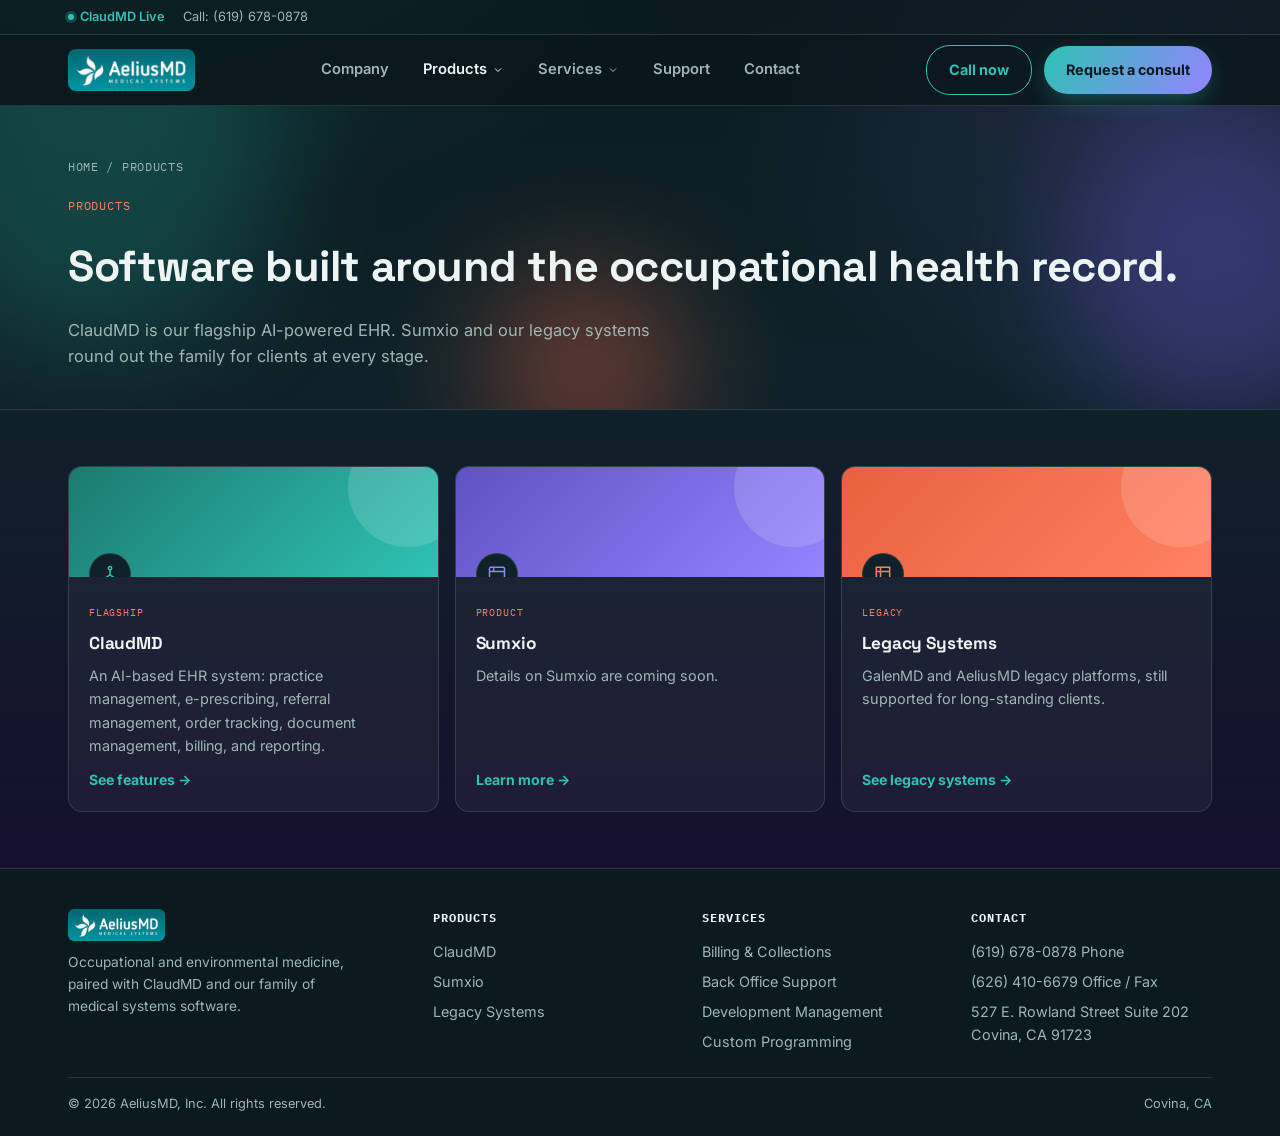
==== products.html @ 211f18f7 "Initial commit of AeliusMD website Co-Authored-By: Claude Sonnet 5 <noreply@anthropic.com>" ====
<!DOCTYPE html>
<html lang="en">
<head>
<meta charset="UTF-8">
<meta name="viewport" content="width=device-width, initial-scale=1.0">
<title>Products — AeliusMD, Inc.</title>
<meta name="description" content="ClaudMD, Sumxio, and legacy medical systems software from AeliusMD, Inc.">
<link rel="preconnect" href="https://fonts.googleapis.com">
<link rel="preconnect" href="https://fonts.gstatic.com" crossorigin>
<link href="https://fonts.googleapis.com/css2?family=Space+Grotesk:wght@500;600;700&family=Inter:wght@400;500;600;700&family=IBM+Plex+Mono:wght@400;500&display=swap" rel="stylesheet">
<link rel="stylesheet" href="styles.css">
</head>
<body>
<div class="topbar">
  <div class="wrap">
    <div class="left">
      <span class="badge-live">ClaudMD Live</span>
      <a href="tel:6196780878">Call: (619) 678-0878</a>
    </div>
  </div>
</div>

<header class="main">
  <nav class="mainnav">
    <a class="logo" href="index.html"><img src="logo.png" alt="AeliusMD — Medical Systems"></a>
    <div class="navlinks">
      <div class="nav-item"><a href="company.html">Company</a></div>
      <div class="nav-item"><button style="color:var(--text);">Products<svg class="chev" viewBox="0 0 24 24" fill="none" stroke="currentColor" stroke-width="2"><path d="M6 9l6 6 6-6"/></svg></button><div class="dropdown">
  <a href="products.html">All products</a>
  <a href="products-claudmd.html">ClaudMD</a>
  <a href="products-sumxio.html">Sumxio</a>
  <div class="sub-group">Legacy systems</div>
  <a href="products-legacy.html#galenmd">GalenMD</a>
  <a href="products-legacy.html#aeliusmd-legacy">AeliusMD</a>
</div></div>
      <div class="nav-item"><button>Services<svg class="chev" viewBox="0 0 24 24" fill="none" stroke="currentColor" stroke-width="2"><path d="M6 9l6 6 6-6"/></svg></button><div class="dropdown">
  <a href="services.html">All services</a>
  <a href="services.html#billing">Billing &amp; Collections</a>
  <a href="services.html#back-office">Back Office Support</a>
  <a href="services.html#dev-management">Development Management Services</a>
  <a href="services.html#custom-programming">Custom Programming</a>
</div></div>
      <div class="nav-item"><a href="support.html">Support</a></div>
      <div class="nav-item"><a href="contact.html">Contact</a></div>
    </div>
    <div class="nav-cta desktop">
      <a class="btn btn-outline" href="tel:6196780878">Call now</a>
      <a class="btn btn-primary" href="contact.html">Request a consult</a>
    </div>
    <button class="menu-toggle" aria-label="Open menu" onclick="document.getElementById('mobilePanel').classList.add('open')">&#9776;</button>
  </nav>
</header>

<div class="mobile-panel" id="mobilePanel">
  <button class="close-btn" aria-label="Close menu" onclick="document.getElementById('mobilePanel').classList.remove('open')">&times;</button>
  <nav>
    <a href="company.html" class="m-group">Company</a>
    <div class="m-group">Products</div>
    <div class="m-sub">
      <a href="products.html">All products</a>
      <a href="products-claudmd.html">ClaudMD</a>
      <a href="products-sumxio.html">Sumxio</a>
      <a href="products-legacy.html">Legacy Systems (GalenMD, AeliusMD)</a>
    </div>
    <div class="m-group">Services</div>
    <div class="m-sub">
      <a href="services.html#billing">Billing &amp; Collections</a>
      <a href="services.html#back-office">Back Office Support</a>
      <a href="services.html#dev-management">Development Management Services</a>
      <a href="services.html#custom-programming">Custom Programming</a>
    </div>
    <a href="support.html" class="m-group">Support</a>
    <a href="contact.html" class="m-group">Contact Us</a>
  </nav>
</div>
<main>

<section class="page-hero">
  <div class="hero-blob b1"></div>
<div class="hero-blob b2"></div>
<div class="hero-blob b3"></div>
  <div class="wrap" style="position:relative;z-index:1;">
    <div class="breadcrumb"><a href="index.html">Home</a> / Products</div>
    <span class="mono" style="color:var(--coral);">Products</span>
    <h1>Software built around the occupational health record.</h1>
    <p>ClaudMD is our flagship AI-powered EHR. Sumxio and our legacy systems round out the family for clients at every stage.</p>
  </div>
</section>

<section class="section">
  <div class="wrap">
    <div class="services-grid">
      <div class="service-card">
        <div class="service-photo"><div class="service-icon"><svg viewBox="0 0 24 24" fill="none" stroke="#2FC2B4" stroke-width="1.8"><circle cx="12" cy="5" r="2"/><circle cx="5" cy="19" r="2"/><circle cx="19" cy="19" r="2"/><path d="M12 7v6M12 13l-6 4M12 13l6 4"/></svg></div></div>
        <div class="service-body">
          <span class="tag">Flagship</span>
          <h3>ClaudMD</h3>
          <p>An AI-based EHR system: practice management, e-prescribing, referral management, order tracking, document management, billing, and reporting.</p>
          <a class="service-link" href="products-claudmd.html">See features &rarr;</a>
        </div>
      </div>
      <div class="service-card">
        <div class="service-photo p2"><div class="service-icon"><svg viewBox="0 0 24 24" fill="none" stroke="#9583FF" stroke-width="1.8"><rect x="3" y="4" width="18" height="16" rx="1.5"/><path d="M3 9h18M8 4v5"/></svg></div></div>
        <div class="service-body">
          <span class="tag">Product</span>
          <h3>Sumxio</h3>
          <p>Details on Sumxio are coming soon.</p>
          <a class="service-link" href="products-sumxio.html">Learn more &rarr;</a>
        </div>
      </div>
      <div class="service-card">
        <div class="service-photo p3"><div class="service-icon"><svg viewBox="0 0 24 24" fill="none" stroke="#FF8163" stroke-width="1.8"><path d="M4 4h16v16H4z"/><path d="M4 9h16M9 4v16"/></svg></div></div>
        <div class="service-body">
          <span class="tag">Legacy</span>
          <h3>Legacy Systems</h3>
          <p>GalenMD and AeliusMD legacy platforms, still supported for long-standing clients.</p>
          <a class="service-link" href="products-legacy.html">See legacy systems &rarr;</a>
        </div>
      </div>
    </div>
  </div>
</section>

</main>
<footer>
  <div class="wrap">
    <div class="foot-grid">
      <div>
        <div class="foot-logo"><img src="logo.png" alt="AeliusMD — Medical Systems"></div>
        <p class="small">Occupational and environmental medicine, paired with ClaudMD and our family of medical systems software.</p>
      </div>
      <div>
        <h5>Products</h5>
        <ul>
          <li><a href="products-claudmd.html">ClaudMD</a></li>
          <li><a href="products-sumxio.html">Sumxio</a></li>
          <li><a href="products-legacy.html">Legacy Systems</a></li>
        </ul>
      </div>
      <div>
        <h5>Services</h5>
        <ul>
          <li><a href="services.html#billing">Billing &amp; Collections</a></li>
          <li><a href="services.html#back-office">Back Office Support</a></li>
          <li><a href="services.html#dev-management">Development Management</a></li>
          <li><a href="services.html#custom-programming">Custom Programming</a></li>
        </ul>
      </div>
      <div>
        <h5>Contact</h5>
        <ul>
          <li>(619) 678-0878 Phone</li>
          <li>(626) 410-6679 Office / Fax</li>
          <li>527 E. Rowland Street Suite 202<br>Covina, CA 91723</li>
        </ul>
      </div>
    </div>
    <div class="foot-bottom">
      <span>&copy; 2026 AeliusMD, Inc. All rights reserved.</span>
      <span>Covina, CA</span>
    </div>
  </div>
</footer>
<script>
  function handleSubmit(e){
    e.preventDefault();
    alert('Form submitted (demo only). Connect this form to Formspree, Netlify Forms, or your own backend to receive messages.');
    return false;
  }
</script>
</body>
</html>
---- styles.css ----
:root{
  --bg0:#0A1A1F;
  --bg1:#0F2229;
  --bg2:#160F2E;
  --panel:rgba(255,255,255,0.045);
  --panel-hover:rgba(255,255,255,0.08);
  --line:rgba(255,255,255,0.12);
  --teal:#2FC2B4;
  --teal-dim:#1C7A70;
  --purple:#9583FF;
  --purple-dim:#5F52C4;
  --coral:#FF8163;
  --coral-dim:#E8613F;
  --text:#EDF4F3;
  --text-soft:#9FB6B5;
}
@keyframes drift{0%{transform:translate(0,0) scale(1);}50%{transform:translate(-16px,12px) scale(1.08);}100%{transform:translate(0,0) scale(1);}}
@keyframes drift2{0%{transform:translate(0,0) scale(1);}50%{transform:translate(18px,-14px) scale(1.1);}100%{transform:translate(0,0) scale(1);}}
@keyframes nodepulse{0%,100%{opacity:0.4;}50%{opacity:1;}}
@keyframes sweep{0%{transform:translateX(-120%);}100%{transform:translateX(220%);}}
@keyframes barpulse{0%,100%{transform:scaleY(1);}50%{transform:scaleY(1.12);}}
@keyframes draw{to{stroke-dashoffset:0;}}

*{margin:0;padding:0;box-sizing:border-box;}
html{scroll-behavior:smooth;}
body{
  font-family:'Inter',sans-serif;
  color:var(--text);
  background:
    radial-gradient(ellipse 900px 500px at 15% -10%, rgba(47,194,180,0.16), transparent 60%),
    radial-gradient(ellipse 800px 600px at 90% 10%, rgba(149,131,255,0.14), transparent 55%),
    linear-gradient(180deg, var(--bg0), var(--bg1) 40%, var(--bg2));
  background-attachment:fixed;
  line-height:1.6;
  -webkit-font-smoothing:antialiased;
}
h1,h2,h3{font-family:'Space Grotesk',sans-serif;font-weight:700;letter-spacing:-0.01em;color:var(--text);}
a{color:inherit;text-decoration:none;}
img,svg{display:block;max-width:100%;}
button{font-family:inherit;cursor:pointer;border:none;background:none;}
:focus-visible{outline:2px solid var(--teal);outline-offset:3px;border-radius:2px;}
.mono{font-family:'IBM Plex Mono',monospace;letter-spacing:0.07em;text-transform:uppercase;font-size:0.72rem;}
.wrap{max-width:1200px;margin:0 auto;padding:0 28px;}
.glass{background:var(--panel);border:1px solid var(--line);backdrop-filter:blur(14px);-webkit-backdrop-filter:blur(14px);}

@media (prefers-reduced-motion: reduce){
  html{scroll-behavior:auto;}
  *{transition:none !important;animation:none !important;}
}

/* placeholder chip */
.placeholder-note{
  display:inline-flex;align-items:center;gap:8px;
  background:rgba(255,129,99,0.1);border:1px solid rgba(255,129,99,0.3);color:var(--coral);
  font-family:'IBM Plex Mono',monospace;font-size:0.72rem;letter-spacing:0.02em;
  padding:8px 14px;border-radius:20px;margin-bottom:20px;
}
.placeholder-note::before{content:"✎";font-family:'Inter',sans-serif;}

/* ---------- Top bar ---------- */
.topbar{background:rgba(10,26,31,0.7);border-bottom:1px solid var(--line);color:var(--text-soft);}
.topbar .wrap{display:flex;justify-content:space-between;align-items:center;padding:7px 28px;font-size:0.8rem;gap:16px;flex-wrap:wrap;}
.topbar .left{display:flex;align-items:center;gap:18px;}
.badge-live{display:inline-flex;align-items:center;gap:6px;font-weight:600;color:var(--teal);}
.badge-live::before{content:"";width:6px;height:6px;border-radius:50%;background:var(--teal);box-shadow:0 0 0 3px rgba(47,194,180,0.25);animation:nodepulse 2s ease-in-out infinite;}
.topbar a:hover{color:var(--text);}

/* ---------- Nav ---------- */
header.main{position:sticky;top:0;z-index:50;background:rgba(10,22,27,0.78);border-bottom:1px solid var(--line);backdrop-filter:blur(16px);-webkit-backdrop-filter:blur(16px);}
nav.mainnav{display:flex;align-items:center;justify-content:space-between;padding:10px 28px;max-width:1200px;margin:0 auto;}
.logo{display:flex;align-items:center;gap:10px;}
.logo img{height:42px;width:auto;border-radius:8px;}
.navlinks{display:flex;gap:6px;font-size:0.92rem;font-weight:600;color:var(--text-soft);align-items:center;}
.nav-item{position:relative;}
.nav-item>a,.nav-item>button{display:flex;align-items:center;gap:5px;padding:10px 14px;color:inherit;font:inherit;}
.nav-item>a{position:relative;}
.nav-item>a::after{content:"";position:absolute;left:14px;bottom:5px;width:0;height:2px;background:var(--coral);transition:width .2s ease;}
.nav-item>a:hover::after{width:calc(100% - 28px);}
.nav-item>a:hover,.nav-item>button:hover{color:var(--text);}
.nav-item svg.chev{width:12px;height:12px;}
.dropdown{
  position:absolute;top:100%;left:0;min-width:230px;padding:8px;border-radius:12px;
  background:#0F2530;border:1px solid var(--line);box-shadow:0 20px 40px -12px rgba(0,0,0,0.55);
  opacity:0;visibility:hidden;transform:translateY(6px);transition:opacity .18s ease, transform .18s ease, visibility .18s;
}
.nav-item:hover .dropdown,.nav-item:focus-within .dropdown{opacity:1;visibility:visible;transform:translateY(0);}
.dropdown a{display:block;padding:10px 12px;font-size:0.9rem;border-radius:8px;color:var(--text-soft);}
.dropdown a:hover{background:rgba(47,194,180,0.12);color:var(--teal);}
.dropdown .sub-group{font-family:'IBM Plex Mono',monospace;font-size:0.62rem;letter-spacing:0.08em;text-transform:uppercase;color:var(--text-soft);padding:10px 12px 4px;opacity:0.7;}

.nav-cta{display:flex;align-items:center;gap:12px;}
.btn{display:inline-flex;align-items:center;gap:8px;padding:12px 22px;border-radius:24px;font-weight:700;font-size:0.9rem;transition:transform .18s cubic-bezier(.34,1.56,.64,1), box-shadow .18s ease;}
.btn-primary{background:linear-gradient(120deg, var(--teal), var(--purple));color:#0A1A1F;box-shadow:0 8px 24px -6px rgba(47,194,180,0.45);}
.btn-primary:hover{transform:translateY(-2px) scale(1.03);box-shadow:0 14px 30px -8px rgba(149,131,255,0.55);}
.btn-outline{border:1.5px solid var(--teal);color:var(--teal);}
.btn-outline:hover{background:rgba(47,194,180,0.12);transform:translateY(-2px) scale(1.03);}
.menu-toggle{display:none;font-size:1.6rem;color:var(--text);background:none;border:none;}

@media (max-width:960px){
  .navlinks,.nav-cta.desktop{display:none;}
  .menu-toggle{display:block;}
}

/* mobile panel */
.mobile-panel{position:fixed;inset:0;background:var(--bg0);color:var(--text);z-index:100;display:none;flex-direction:column;padding:28px;overflow-y:auto;}
.mobile-panel.open{display:flex;}
.mobile-panel .close-btn{align-self:flex-end;background:none;border:none;color:var(--text);font-size:1.6rem;}
.mobile-panel nav{margin-top:28px;display:flex;flex-direction:column;gap:4px;}
.mobile-panel .m-group{font-family:'Space Grotesk',sans-serif;font-size:1.2rem;padding:10px 0;font-weight:700;}
.mobile-panel .m-sub{padding-left:14px;display:flex;flex-direction:column;gap:2px;margin-bottom:6px;}
.mobile-panel .m-sub a{font-size:0.95rem;color:var(--text-soft);padding:6px 0;}

/* ---------- Hero ---------- */
.hero{padding:44px 0 0;position:relative;overflow:hidden;}
.hero-blob{position:absolute;border-radius:50%;filter:blur(60px);opacity:0.4;z-index:0;pointer-events:none;}
.hero-blob.b1{width:380px;height:380px;top:-140px;left:-100px;background:var(--teal-dim);animation:drift 14s ease-in-out infinite;}
.hero-blob.b2{width:320px;height:320px;top:0;right:-100px;background:var(--purple-dim);animation:drift2 16s ease-in-out infinite;}
.hero-blob.b3{width:200px;height:200px;bottom:-60px;left:38%;background:var(--coral-dim);animation:drift 12s ease-in-out infinite reverse;}
.hero .wrap{display:grid;grid-template-columns:1.05fr 0.95fr;gap:34px;align-items:center;padding-bottom:28px;position:relative;z-index:1;}
.eyebrow{display:inline-flex;align-items:center;color:var(--coral);font-weight:700;margin-bottom:14px;background:rgba(255,129,99,0.12);border:1px solid rgba(255,129,99,0.25);padding:5px 13px 5px 5px;border-radius:20px;font-size:0.76rem;}
.hero-tag{display:inline-flex;align-items:center;justify-content:center;width:28px;height:28px;border-radius:7px;background:linear-gradient(135deg, var(--teal), var(--purple));color:#0A1A1F;font-weight:800;font-size:0.68rem;margin-right:8px;flex-shrink:0;}
.hero h1{font-size:clamp(2.2rem,4.2vw,3.6rem);line-height:1.05;margin-bottom:16px;letter-spacing:-0.02em;}
.hero h1 .accent{background:linear-gradient(100deg, var(--teal), var(--purple) 60%, var(--coral));-webkit-background-clip:text;background-clip:text;color:transparent;}
.hero p.lede{font-size:1.05rem;color:var(--text-soft);max-width:460px;margin-bottom:24px;}
.hero-actions{display:flex;gap:12px;flex-wrap:wrap;}
.hero-photo{position:relative;border-radius:16px;overflow:hidden;aspect-ratio:4/3;background:linear-gradient(150deg, var(--bg1) 0%, #1A3038 45%, #241A44 85%, #2E1A2E 130%);border:1px solid var(--line);box-shadow:0 24px 60px -16px rgba(47,194,180,0.25);transform:rotate(-1deg);}
.hero-photo::before{content:"";position:absolute;inset:0;background:radial-gradient(circle at 30% 25%, rgba(47,194,180,0.35), transparent 45%),radial-gradient(circle at 78% 72%, rgba(149,131,255,0.3), transparent 50%);}
.hero-photo .scanline{position:absolute;top:0;bottom:0;width:30%;background:linear-gradient(90deg, transparent, rgba(255,255,255,0.12), transparent);animation:sweep 5s ease-in-out infinite;}
.hero-stat-card{position:absolute;top:16px;left:16px;border-radius:12px;padding:14px 18px;box-shadow:0 12px 28px -10px rgba(0,0,0,0.45);}
.hero-stat-card .big{font-family:'Space Grotesk',sans-serif;font-size:1.9rem;font-weight:700;line-height:1;background:linear-gradient(100deg, var(--teal), var(--purple));-webkit-background-clip:text;background-clip:text;color:transparent;}
.hero-stat-card .cap{font-family:'IBM Plex Mono',monospace;font-size:0.62rem;letter-spacing:0.06em;text-transform:uppercase;color:var(--text-soft);margin-top:2px;}
.hero-chip{position:absolute;bottom:14px;left:14px;right:14px;background:rgba(10,20,24,0.75);backdrop-filter:blur(6px);color:var(--text);border-radius:10px;padding:14px 16px;font-weight:600;font-size:0.94rem;border:1px solid var(--line);}
.hero-chip span{display:block;font-size:0.73rem;font-weight:500;color:var(--text-soft);margin-top:3px;}
.hero-illo{width:100%;height:100%;position:relative;z-index:1;}
.hero-illo .bar{transform-origin:bottom;animation:barpulse 3s ease-in-out infinite;}
.hero-illo .pulse-line{stroke-dasharray:400;stroke-dashoffset:400;animation:draw 3s ease forwards;}

@media (max-width:900px){.hero .wrap{grid-template-columns:1fr;}}

/* quick select pills */
.quickrow{display:flex;gap:10px;padding:16px 0 0;border-top:1px solid var(--line);flex-wrap:wrap;position:relative;z-index:1;}
.pill{flex:1;min-width:170px;padding:13px 16px;border-radius:10px;background:var(--panel);color:var(--text-soft);font-weight:700;font-size:0.9rem;border:1px solid var(--line);transition:all .2s cubic-bezier(.34,1.56,.64,1);text-align:left;display:block;}
.pill:hover{border-color:var(--teal);color:var(--text);background:var(--panel-hover);transform:translateY(-2px);}
.pill span{display:block;font-weight:400;font-size:0.75rem;margin-top:3px;opacity:0.8;}
@media (max-width:900px){.quickrow{flex-direction:column;}}

/* ---------- Page hero (subpages) ---------- */
.page-hero{padding:52px 0 40px;border-bottom:1px solid var(--line);position:relative;overflow:hidden;}
.page-hero h1{font-size:clamp(1.9rem,3.6vw,2.7rem);margin-top:14px;}
.page-hero p{color:var(--text-soft);margin-top:16px;max-width:62ch;font-size:1.03rem;}
.breadcrumb{font-family:'IBM Plex Mono',monospace;font-size:0.72rem;color:var(--text-soft);text-transform:uppercase;letter-spacing:0.06em;margin-bottom:16px;}
.breadcrumb a:hover{color:var(--teal);}

/* ---------- Stats ---------- */
.stats{padding:32px 0;}
.stats .wrap{display:grid;grid-template-columns:repeat(3,1fr);gap:16px;}
.stat-card{border-radius:12px;padding:20px 20px;border-top:3px solid var(--teal);transition:transform .2s cubic-bezier(.34,1.56,.64,1), background .2s ease;}
.stat-card:hover{transform:translateY(-4px);background:var(--panel-hover);}
.stat-card:nth-child(2){border-top-color:var(--purple);}
.stat-card:nth-child(3){border-top-color:var(--coral);}
.stat-card .num{font-family:'Space Grotesk',sans-serif;font-size:1.9rem;font-weight:700;color:var(--teal);line-height:1;}
.stat-card:nth-child(2) .num{color:var(--purple);}
.stat-card:nth-child(3) .num{color:var(--coral);}
.stat-card .label{color:var(--text-soft);font-size:0.88rem;margin-top:4px;}
@media (max-width:900px){.stats .wrap{grid-template-columns:1fr;}}

/* ---------- Trust grid ---------- */
.trustgrid{padding:44px 0;position:relative;overflow:hidden;}
.tg-row{display:grid;grid-template-columns:repeat(6,1fr);gap:14px;}
.tg-item{text-align:center;padding:20px 10px;border-radius:12px;background:var(--panel);border:1px solid var(--line);transition:transform .2s cubic-bezier(.34,1.56,.64,1), background .2s ease;}
.tg-item:hover{transform:translateY(-4px);background:var(--panel-hover);}
.tg-icon{width:40px;height:40px;border-radius:50%;margin:0 auto 10px;display:flex;align-items:center;justify-content:center;font-weight:800;font-size:0.78rem;color:#0A1A1F;background:linear-gradient(135deg, var(--teal), var(--purple));}
.tg-item:nth-child(2n) .tg-icon{background:linear-gradient(135deg, var(--purple), var(--coral));}
.tg-item:nth-child(3n) .tg-icon{background:linear-gradient(135deg, var(--coral), var(--teal));}
.tg-label{font-family:'IBM Plex Mono',monospace;font-size:0.68rem;letter-spacing:0.04em;text-transform:uppercase;color:var(--text-soft);line-height:1.4;}
@media (max-width:900px){.tg-row{grid-template-columns:repeat(2,1fr);}}

/* ---------- Section pattern ---------- */
.section{padding:56px 0;}
.section-head{max-width:640px;margin:0 auto 30px;text-align:center;}
.section-head.left{margin:0 0 30px;text-align:left;}
.section-head .mono{color:var(--purple);display:block;margin-bottom:8px;}
.section-head h2{font-size:clamp(1.6rem,2.4vw,2.15rem);margin-bottom:8px;}
.section-head p{color:var(--text-soft);font-size:0.98rem;}

/* ---------- Card grids (services / products) ---------- */
.services-grid{display:grid;grid-template-columns:repeat(3,1fr);gap:16px;}
.services-grid.cols-4{grid-template-columns:repeat(4,1fr);}
.services-grid.cols-2{grid-template-columns:repeat(2,1fr);}
.service-card{border-radius:14px;overflow:hidden;border:1px solid var(--line);background:var(--panel);display:flex;flex-direction:column;transition:transform .22s cubic-bezier(.34,1.56,.64,1), background .22s ease;}
.service-card:hover{transform:translateY(-6px);background:var(--panel-hover);}
.service-photo{height:110px;background:linear-gradient(135deg, var(--teal-dim), var(--teal));position:relative;overflow:hidden;}
.service-photo::after{content:"";position:absolute;width:120px;height:120px;border-radius:50%;background:rgba(255,255,255,0.14);top:-40px;right:-30px;}
.service-photo.p2{background:linear-gradient(135deg, var(--purple-dim), var(--purple));}
.service-photo.p3{background:linear-gradient(135deg, var(--coral-dim), var(--coral));}
.service-photo img{z-index:0;}
.service-icon{position:absolute;bottom:-18px;left:20px;width:42px;height:42px;border-radius:50%;background:var(--bg1);border:1px solid var(--line);display:flex;align-items:center;justify-content:center;transition:transform .25s ease;}
.service-icon svg{width:20px;height:20px;}
.service-card:hover .service-icon{transform:rotate(-8deg) scale(1.08);}
.service-body{padding:28px 20px 20px;flex:1;display:flex;flex-direction:column;}
.service-body .tag{font-family:'IBM Plex Mono',monospace;font-size:0.64rem;letter-spacing:0.08em;text-transform:uppercase;color:var(--coral);margin-bottom:8px;display:block;}
.service-body h3{font-size:1.08rem;margin-bottom:7px;}
.service-body p{color:var(--text-soft);font-size:0.9rem;flex:1;margin-bottom:12px;}
.service-link{font-weight:700;color:var(--teal);font-size:0.88rem;display:inline-flex;gap:6px;align-items:center;}
.service-link:hover{gap:10px;}
@media (max-width:900px){.services-grid,.services-grid.cols-4{grid-template-columns:repeat(2,1fr);}}
@media (max-width:560px){.services-grid,.services-grid.cols-4,.services-grid.cols-2{grid-template-columns:1fr;}}

/* feature rows (ClaudMD feature list etc) */
.feature-list{display:grid;grid-template-columns:repeat(2,1fr);gap:14px;}
.feature-row{display:flex;gap:14px;align-items:flex-start;background:var(--panel);border:1px solid var(--line);padding:20px;border-radius:12px;}
.feature-row .num{font-family:'IBM Plex Mono',monospace;color:var(--teal);font-size:0.85rem;margin-top:2px;}
.feature-row h4{font-size:0.98rem;font-weight:700;margin-bottom:4px;font-family:'Space Grotesk',sans-serif;}
.feature-row p{font-size:0.86rem;color:var(--text-soft);}
@media (max-width:700px){.feature-list{grid-template-columns:1fr;}}

/* link grid */
.linkgrid{display:grid;grid-template-columns:repeat(4,1fr);gap:10px;}
.linkgrid a{border-radius:10px;padding:16px 18px;font-weight:600;font-size:0.92rem;color:var(--text);border:1px solid var(--line);background:var(--panel);transition:background .15s ease, border-color .15s ease, transform .15s ease;}
.linkgrid a:hover{background:var(--panel-hover);border-color:var(--teal);transform:translateY(-2px);}
@media (max-width:900px){.linkgrid{grid-template-columns:1fr 1fr;}}

/* ---------- About / credentials band ---------- */
.about-band{position:relative;overflow:hidden;padding:60px 0;}
.about-grid{display:grid;grid-template-columns:0.9fr 1.1fr;gap:56px;align-items:start;}
.about-band .mono{color:var(--coral);}
.about-band h2{font-size:clamp(1.5rem,2.8vw,2.1rem);margin-top:14px;line-height:1.2;}
.about-copy{background:var(--panel);border:1px solid var(--line);border-radius:14px;padding:28px;}
.about-copy p{font-size:1.0rem;color:var(--text-soft);margin-bottom:16px;line-height:1.65;}
.about-copy p:first-child{font-family:'Space Grotesk',sans-serif;font-size:1.2rem;color:var(--text);font-weight:600;}
.credentials{margin-top:28px;display:grid;grid-template-columns:1fr 1fr;gap:18px;}
.credentials div{border-left:2px solid var(--teal);padding-left:16px;}
.credentials .num{font-family:'Space Grotesk',sans-serif;font-size:1.5rem;color:var(--text);}
.credentials .lbl{font-size:0.78rem;color:var(--text-soft);margin-top:4px;}
@media (max-width:900px){.about-grid{grid-template-columns:1fr;}}

/* ---------- Locations ---------- */
.locations-grid{display:grid;grid-template-columns:repeat(3,1fr);gap:16px;}
.loc-card{background:var(--panel);border:1px solid var(--line);padding:26px 22px;border-radius:14px;}
.loc-card .pin{width:24px;height:24px;color:var(--coral);margin-bottom:14px;}
.loc-card h3{font-size:1.1rem;margin-bottom:6px;}
.loc-card p{color:var(--text-soft);font-size:0.9rem;}
.loc-card .status{margin-top:14px;display:inline-flex;align-items:center;gap:7px;font-family:'IBM Plex Mono',monospace;font-size:0.68rem;color:var(--teal);text-transform:uppercase;letter-spacing:0.06em;}
.loc-card .status::before{content:"";width:6px;height:6px;border-radius:50%;background:var(--teal);}
@media (max-width:900px){.locations-grid{grid-template-columns:1fr;}}

/* ---------- Process ---------- */
.process-grid{display:grid;grid-template-columns:repeat(3,1fr);gap:20px;position:relative;}
.process-step{text-align:center;position:relative;}
.step-num{width:44px;height:44px;border-radius:50%;background:var(--panel);border:2px solid var(--teal);display:flex;align-items:center;justify-content:center;font-weight:700;color:var(--teal);margin:0 auto 12px;font-family:'IBM Plex Mono',monospace;font-size:0.85rem;}
.process-step:nth-child(2) .step-num{border-color:var(--purple);color:var(--purple);}
.process-step:nth-child(3) .step-num{border-color:var(--coral);color:var(--coral);}
.process-step h3{font-size:1rem;margin-bottom:6px;}
.process-step p{color:var(--text-soft);font-size:0.88rem;max-width:250px;margin:0 auto;}
@media (max-width:900px){.process-grid{grid-template-columns:1fr;gap:36px;}}

/* ---------- Mission band (company statement, not attributed as a testimonial) ---------- */
.mission{background:linear-gradient(120deg, rgba(47,194,180,0.12), rgba(149,131,255,0.12) 60%, rgba(255,129,99,0.12));border-top:1px solid var(--line);border-bottom:1px solid var(--line);padding:48px 0;position:relative;overflow:hidden;}
.mission .wrap{max-width:760px;text-align:center;position:relative;z-index:1;}
.mission blockquote{font-family:'Space Grotesk',sans-serif;font-size:1.3rem;font-weight:600;line-height:1.35;margin-bottom:10px;}
.mission cite{font-size:0.88rem;color:var(--text-soft);font-style:normal;}

/* ---------- CTA band ---------- */
.ctaband{background:linear-gradient(110deg, var(--purple-dim), var(--purple) 55%, var(--coral-dim));padding:36px 0;}
.ctaband .wrap{display:flex;justify-content:space-between;align-items:center;flex-wrap:wrap;gap:18px;}
.ctaband h3{font-size:1.45rem;max-width:480px;}
.ctaband .btn-outline{border-color:rgba(255,255,255,0.6);color:#fff;}
.ctaband .btn-outline:hover{background:rgba(255,255,255,0.15);}

/* ---------- Contact ---------- */
.contact-section{padding:60px 0;}
.contact-grid{display:grid;grid-template-columns:1fr 1fr;gap:56px;}
.contact-info h2{font-size:clamp(1.5rem,2.8vw,2rem);margin-top:14px;}
.contact-info p{color:var(--text-soft);margin-top:14px;font-size:1.0rem;max-width:44ch;}
.contact-list{margin-top:26px;}
.contact-list li{display:flex;gap:12px;align-items:flex-start;margin-bottom:16px;font-size:0.95rem;}
.contact-list li svg{width:20px;height:20px;color:var(--teal);flex-shrink:0;margin-top:2px;}
.contact-list strong{display:block;font-weight:700;font-family:'Space Grotesk',sans-serif;}
.contact-list span.sub{color:var(--text-soft);font-size:0.88rem;}
form.contact-form{background:var(--panel);border:1px solid var(--line);border-radius:14px;padding:30px;}
.field{margin-bottom:16px;}
.field label{display:block;font-size:0.82rem;font-weight:700;margin-bottom:7px;color:var(--text);}
.field input,.field textarea,.field select{width:100%;padding:12px 14px;border:1px solid var(--line);border-radius:8px;font-family:inherit;font-size:0.95rem;background:rgba(255,255,255,0.03);color:var(--text);}
.field input::placeholder,.field textarea::placeholder{color:var(--text-soft);}
.field input:focus,.field textarea:focus,.field select:focus{outline:none;border-color:var(--teal);background:rgba(255,255,255,0.06);}
.field textarea{resize:vertical;min-height:100px;}
.field select option{background:#0F2530;color:var(--text);}
.contact-form .btn{width:100%;justify-content:center;border:none;}
.form-note{font-size:0.78rem;color:var(--text-soft);margin-top:12px;text-align:center;}
@media (max-width:900px){.contact-grid{grid-template-columns:1fr;}}

/* ---------- Support ---------- */
.support-grid{display:grid;grid-template-columns:1fr 1fr;gap:16px;}
.support-card{background:var(--panel);border:1px solid var(--line);border-radius:14px;padding:26px;}
.support-card .icon{width:32px;height:32px;color:var(--teal);margin-bottom:16px;}
.support-card h3{font-size:1.05rem;margin-bottom:8px;}
.support-card p{color:var(--text-soft);font-size:0.92rem;margin-bottom:14px;}
@media (max-width:700px){.support-grid{grid-template-columns:1fr;}}

/* ---------- Footer ---------- */
footer{background:var(--bg0);border-top:1px solid var(--line);color:var(--text-soft);padding:40px 0 22px;}
.foot-grid{display:grid;grid-template-columns:1.4fr 1fr 1fr 1fr;gap:28px;padding-bottom:24px;border-bottom:1px solid var(--line);}
footer h5{color:var(--text);font-family:'IBM Plex Mono',monospace;font-size:0.73rem;letter-spacing:0.08em;text-transform:uppercase;margin-bottom:12px;}
footer ul{list-style:none;display:flex;flex-direction:column;gap:7px;font-size:0.9rem;}
footer ul a:hover{color:var(--teal);}
.foot-logo{display:flex;align-items:center;gap:10px;margin-bottom:10px;}
.foot-logo img{height:32px;width:auto;border-radius:6px;}
footer p.small{font-size:0.86rem;max-width:280px;}
.foot-bottom{display:flex;justify-content:space-between;align-items:center;padding-top:16px;font-size:0.8rem;flex-wrap:wrap;gap:10px;}

@media (max-width:900px){.foot-grid{grid-template-columns:1fr 1fr;}}
@media (max-width:560px){.foot-grid{grid-template-columns:1fr;} .section{padding:44px 0;} .hero{padding:36px 0 0;}}
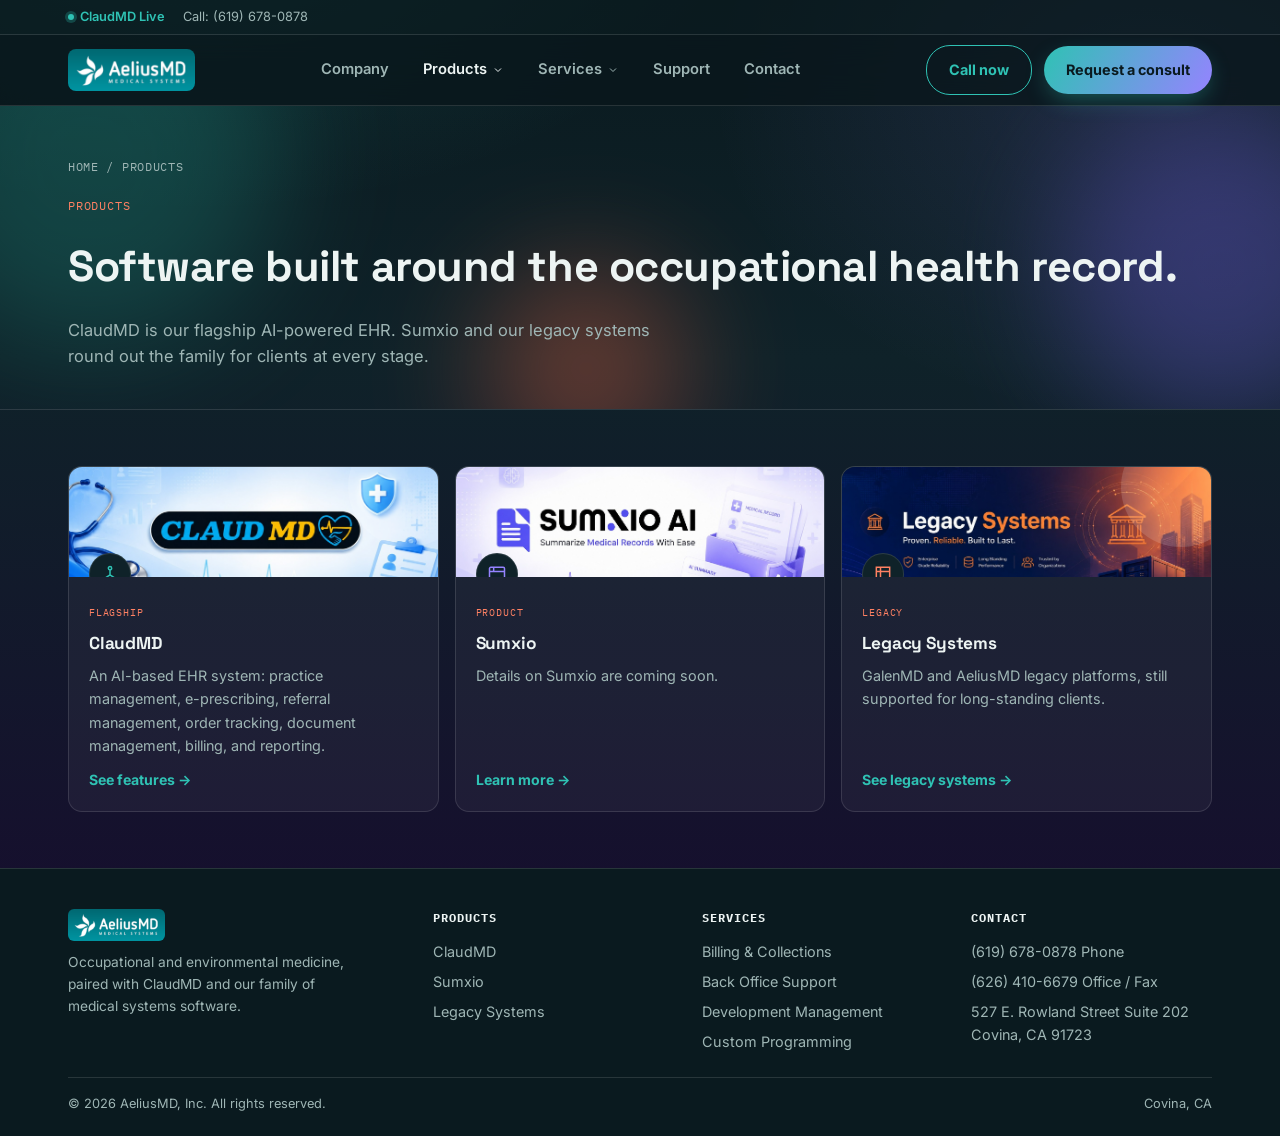
==== commit 00b19061: "Update products.html" ====
--- a/products.html
+++ b/products.html
@@ -91,7 +91,7 @@
   <div class="wrap">
     <div class="services-grid">
       <div class="service-card">
-        <div class="service-photo"><div class="service-icon"><svg viewBox="0 0 24 24" fill="none" stroke="#2FC2B4" stroke-width="1.8"><circle cx="12" cy="5" r="2"/><circle cx="5" cy="19" r="2"/><circle cx="19" cy="19" r="2"/><path d="M12 7v6M12 13l-6 4M12 13l6 4"/></svg></div></div>
+        <div class="service-photo"><img src="images/claud_cover.jpeg" alt="ClaudMD"><div class="service-icon"><svg viewBox="0 0 24 24" fill="none" stroke="#2FC2B4" stroke-width="1.8"><circle cx="12" cy="5" r="2"/><circle cx="5" cy="19" r="2"/><circle cx="19" cy="19" r="2"/><path d="M12 7v6M12 13l-6 4M12 13l6 4"/></svg></div></div>
         <div class="service-body">
           <span class="tag">Flagship</span>
           <h3>ClaudMD</h3>
@@ -100,7 +100,7 @@
         </div>
       </div>
       <div class="service-card">
-        <div class="service-photo p2"><div class="service-icon"><svg viewBox="0 0 24 24" fill="none" stroke="#9583FF" stroke-width="1.8"><rect x="3" y="4" width="18" height="16" rx="1.5"/><path d="M3 9h18M8 4v5"/></svg></div></div>
+        <div class="service-photo p2"><img src="images/sumxio_cover.jpeg" alt="Sumxio"><div class="service-icon"><svg viewBox="0 0 24 24" fill="none" stroke="#9583FF" stroke-width="1.8"><rect x="3" y="4" width="18" height="16" rx="1.5"/><path d="M3 9h18M8 4v5"/></svg></div></div>
         <div class="service-body">
           <span class="tag">Product</span>
           <h3>Sumxio</h3>
@@ -109,7 +109,7 @@
         </div>
       </div>
       <div class="service-card">
-        <div class="service-photo p3"><div class="service-icon"><svg viewBox="0 0 24 24" fill="none" stroke="#FF8163" stroke-width="1.8"><path d="M4 4h16v16H4z"/><path d="M4 9h16M9 4v16"/></svg></div></div>
+        <div class="service-photo p3"><img src="images/legacy_cover.jpeg" alt="Legacy Systems"><div class="service-icon"><svg viewBox="0 0 24 24" fill="none" stroke="#FF8163" stroke-width="1.8"><path d="M4 4h16v16H4z"/><path d="M4 9h16M9 4v16"/></svg></div></div>
         <div class="service-body">
           <span class="tag">Legacy</span>
           <h3>Legacy Systems</h3>
